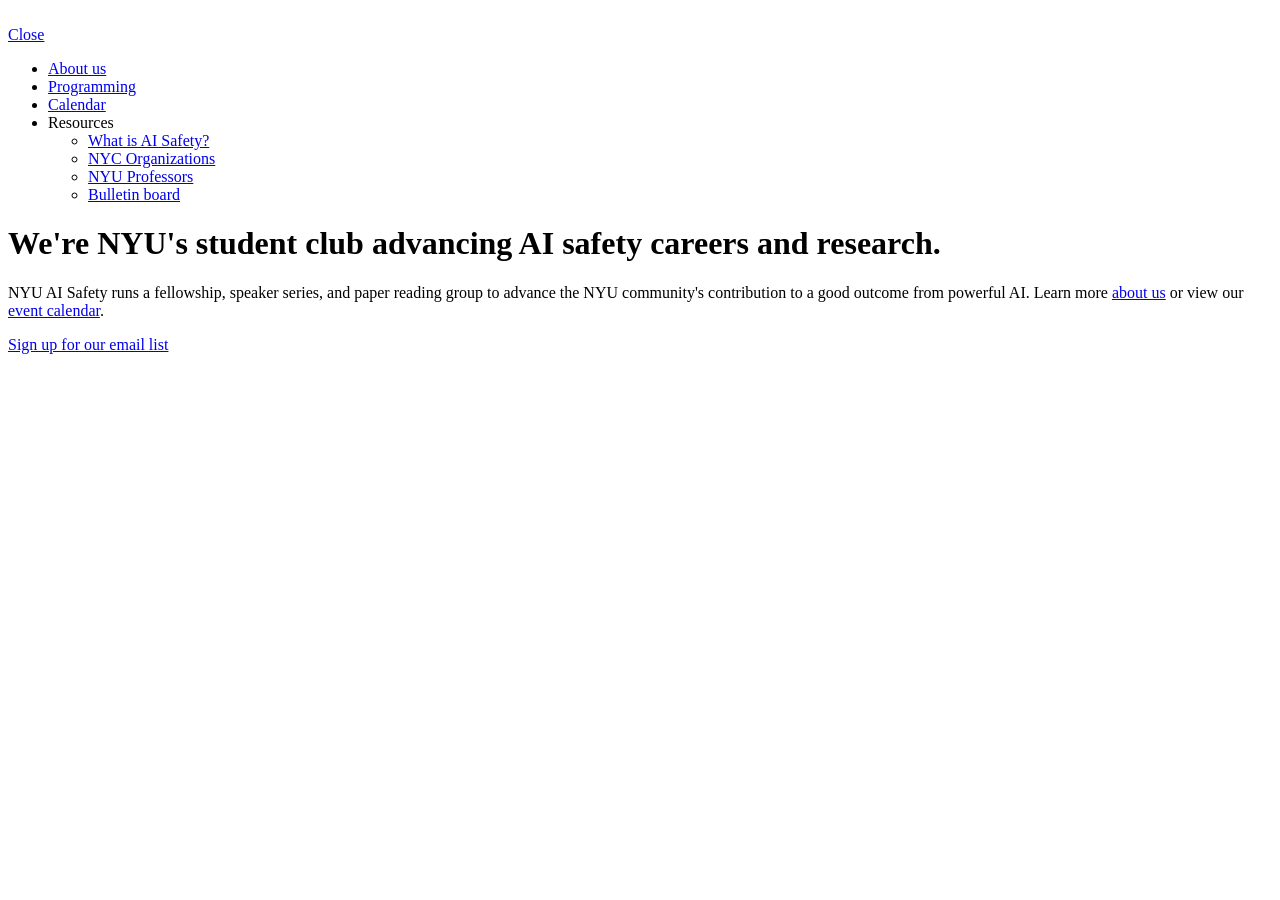
==== index.html @ 9cca4e12 "update email signup link to airtable" ====
<!doctype html>
<html lang="en">
  <head>
    <meta charset="utf-8" />
    <meta name="viewport" content="width=device-width, initial-scale=1" />
    <title>NYU AI Safety Association</title>
    <link rel="stylesheet" href="style.css" />
    <link rel="icon" href="assets/site-icon.svg" type="image/svg+xml" />
    <meta
      name="description"
      content="The NYU AI Safety Association is a student-led club that runs AI
      safety programming and supports students pursuing careers in the field."
    />
    <script src="bar-fade.js" defer></script>
  </head>
  <body>
    <header class="topbar">
      <a href="index.html">
        <img class="site-logo" src="assets/topbar-logo.svg" alt="" />
      </a>
      <a class="menu-open" href="#menu" aria-label="Open menu"></a>
      <a class="menu-close" href="#" aria-label="Close menu"></a>
    </header>

    <div class="layout">
      <nav id="menu">
        <a class="menu-close" href="#">Close</a>
        <ul>
          <li><a href="about.html">About us</a></li>
          <li><a href="programming.html">Programming</a></li>
          <li><a href="calendar.html">Calendar</a></li>
          <li>
            Resources
            <ul>
              <li><a href="what-is-ai-safety.html">What is AI Safety?</a></li>
              <li>
                <a href="related-orgs.html">NYC Organizations</a>
              </li>
              <li>
                <a href="related-profs.html">NYU Professors</a>
              </li>
              <li>
                <a href="bulletin.html">Bulletin board</a>
              </li>
            </ul>
          </li>
        </ul>
      </nav>

      <main>
        <h1>
          We're NYU's student club advancing AI safety careers and research.
        </h1>
        <p>
          NYU AI Safety runs a fellowship, speaker series, and paper reading
          group to advance the NYU community's contribution to a good outcome
          from powerful AI. Learn more <a href="about.html">about us</a> or view
          our <a href="calendar.html">event calendar</a>.
        </p>
        <div class="announcement-row">
          <p class="announcement-card">
            <a
              href="https://airtable.com/appwabH62gUU5lX3R/pagWhByk382lufnmL/form"
              target="_blank"
              rel="noopener"
              >Sign up for our email list</a
            >
          </p>
        </div>
      </main>
    </div>
  </body>
</html>
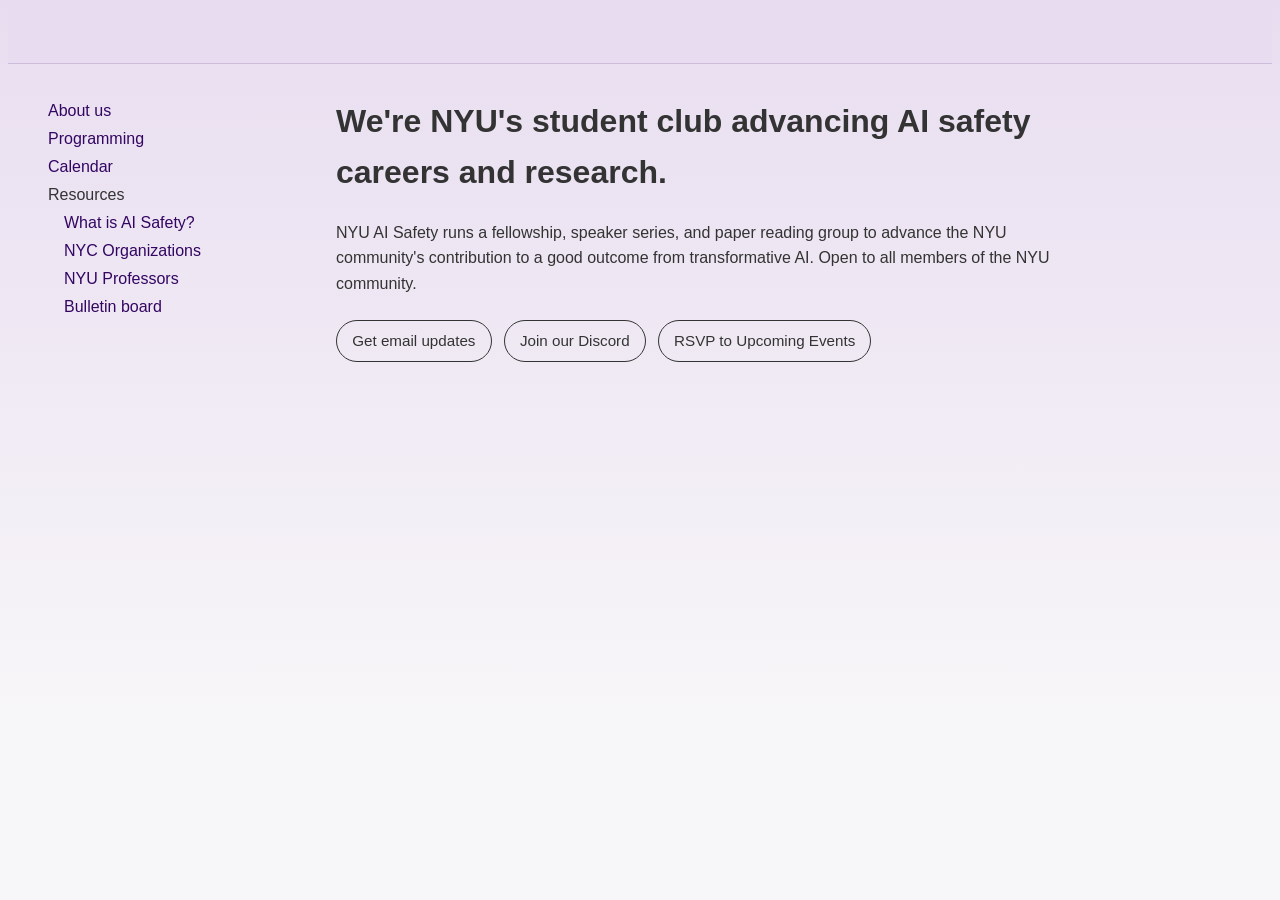
==== commit cfa289e8: "add discord, luma buttons to homepage" ====
--- a/index.html
+++ b/index.html
@@ -54,19 +54,29 @@
         <p>
           NYU AI Safety runs a fellowship, speaker series, and paper reading
           group to advance the NYU community's contribution to a good outcome
-          from powerful AI. Learn more <a href="about.html">about us</a> or view
-          our <a href="calendar.html">event calendar</a>.
+          from transformative AI. Open to all members of the NYU community.
         </p>
-        <div class="announcement-row">
-          <p class="announcement-card">
-            <a
-              href="https://airtable.com/appwabH62gUU5lX3R/pagWhByk382lufnmL/form"
-              target="_blank"
-              rel="noopener"
-              >Sign up for our email list</a
-            >
-          </p>
-        </div>
+        <a
+          class="pill-button"
+          href="https://airtable.com/appwabH62gUU5lX3R/pagWhByk382lufnmL/form"
+          target="_blank"
+          rel="noopener"
+          >Get email updates</a
+        >
+        <a
+          class="pill-button"
+          href="https://discord.gg/bugZDzTjgu"
+          target="_blank"
+          rel="noopener"
+          >Join our Discord</a
+        >
+        <a
+          class="pill-button"
+          href="https://luma.com/nyuaisafety"
+          target="_blank"
+          rel="noopener"
+          >RSVP to Upcoming Events</a
+        >
       </main>
     </div>
   </body>
--- a/style.css
+++ b/style.css
@@ -0,0 +1,341 @@
+/* ---- shared ---- */
+/* Montserrat is self-hosted: same origin as this stylesheet, so the browser
+   reuses the connection it already has instead of opening two more. One file
+   covers both weights — it's the variable font, so 100 900 is the axis it
+   carries, and the browser picks 400 or 700 off it. Latin subset only; the
+   one glyph the page uses outside that range (↩) falls back to the system
+   sans, exactly as it did on Google Fonts. */
+@font-face {
+  font-family: "Montserrat";
+  font-style: normal;
+  font-weight: 100 900;
+  font-display: swap;   /* show fallback text immediately, swap when the font lands */
+  src: url("assets/montserrat-var-latin.woff2") format("woff2");
+}
+
+:root {
+  --bar-height: 4rem;
+  --nyu-violet: #330662;
+  --bar-inset: 8px;       /* how far the bar's wire stays off the page's edges */
+  --gutter: 3em;          /* the page's left edge: the nav column and the logo both start here */
+  --tint-top: #e8ddf0;    /* violet tint at the top of the page, and the bar */
+  --off-white: #f7f6f8;   /* what the tint fades into, and the rest of the page */
+  --fade: 80vh;           /* how far below the bar the tint takes to reach off-white */
+  --rule: rgb(51 6 98 / 0.15);   /* every hairline on the site: --nyu-violet at 15%, just barely there */
+  --rule-scrolled: rgb(51 6 98 / 0.28);   /* the wire once the bar matches the page and is all that divides them */
+}
+
+body {
+  font-family: "Montserrat", sans-serif;
+  color: #333333;
+  line-height: 1.6;
+  margin: 0;
+}
+
+/* the tint fades over the first screenful rather than ending on a rule. On
+   <html> so it sizes against the canvas; the color under it covers the rest. */
+html {
+  background: var(--off-white)
+              linear-gradient(var(--tint-top), var(--off-white))
+              no-repeat top / 100% var(--fade);
+}
+
+/* ---- bar at top of screen ---- */
+/* one <header class="topbar"> block on every page — copy it verbatim into a new one */
+.topbar {
+  --scrolled: 0;            /* bar-fade.js: 0 at the top of the page, 1 where the fade ends */
+
+  position: sticky;         /* pinned at every width, over the menu overlay's z-index */
+  top: 0;
+  z-index: 20;
+  box-sizing: border-box;   /* the wire inside the 4rem, so the bar is exactly that tall */
+  height: var(--bar-height);
+  margin: 0 var(--bar-inset) var(--bar-inset);   /* no top inset: it would vanish on pinning, reading as a shorter bar */
+  display: flex;
+  align-items: center;
+  padding: 0 1.5em 0 calc(var(--gutter) - var(--bar-inset));   /* the gutter less the inset: the logo lands on the nav's edge */
+
+  /* the bar rides the page's fade, so the two always agree across the wire */
+  background: var(--tint-top);   /* and stays tinted if the script or color-mix is missing */
+  background-color: color-mix(in srgb, var(--off-white) calc(var(--scrolled) * 100%), var(--tint-top));
+  /* the same color carried above the bar: Firefox mobile pins it to the layout
+     viewport, which lags the visual one while the URL bar slides away, and the
+     page would otherwise show through the gap that opens at the top */
+  box-shadow: 0 -6rem 0 color-mix(in srgb, var(--off-white) calc(var(--scrolled) * 100%), var(--tint-top));
+  border-bottom: 1px solid var(--rule);
+  border-bottom-color: color-mix(in srgb, var(--rule-scrolled) calc(var(--scrolled) * 100%), var(--rule));
+}
+
+/* the bar centers it, so this is just how big it is */
+.topbar .site-logo {
+  height: 2.125rem;
+  width: auto;                 /* keep the artwork's proportions */
+  display: block;              /* no inline baseline gap under the image */
+}
+
+/* ---- the nav + content grid, below the bar ---- */
+/* named areas, so each breakpoint below just redraws this little map */
+.layout {
+  padding: 1.5em 1.5em 1.5em var(--gutter);
+  display: grid;
+  grid-template-columns: 15em minmax(0, 46em);   /* nav sits at the left; 46em caps the article's line length */
+  grid-template-areas:
+    "nav main"
+    "nav notes";                                 /* the notes always sit under the article, at every width */
+  gap: 2em;
+  counter-reset: noteref endnote;   /* the endnotes are outside <main>, so the counters have to reset here */
+}
+nav { grid-area: nav; }
+main { grid-area: main; }
+.endnotes { grid-area: notes; }
+
+/* the rule under the nav's label: the site's hairline instead of the browser's
+   2px inset default, and tucked up under the label rather than 0.5em below it */
+nav hr {
+  margin: 0.1em 0 0.5em;
+  border: 0;
+  border-top: 1px solid var(--rule);
+}
+
+nav ul { list-style: none; margin: 0; padding: 0; }
+nav li { margin: 0.15em 0; }
+nav ul ul { padding-left: 1em; }
+
+nav a, nav a:visited { color: var(--nyu-violet); }
+nav a { text-decoration: none; }
+nav a:hover { text-decoration: underline; }
+nav [aria-current="page"] { font-weight: bold; }
+main h1 {
+  margin-top: 0;                            /* line the heading up with the nav */
+  color: #333333;
+}
+
+/* the mobile-only trigger and close link, hidden on desktop */
+.menu-open, .menu-close { display: none; }
+
+/* ---- desktop: sidebar ---- */
+/* 60em, not less: the sidebar + gaps cost a fixed 360px, so only here does the
+   article get near its 46em cap. The mobile layout is wider at every viewport,
+   so switching later only helps the measure. */
+@media (min-width: 60em) {
+  /* column-gap only: the 2em row gap above still spaces the notes off the article */
+  .layout { column-gap: 3em; }
+
+  nav {
+    align-self: start;                     /* content height, so the line is exactly as tall as the nav list */
+  }
+}
+
+/* ---- mobile: full-screen menu via :target ---- */
+/* 59.99em, not 60em: max-width and min-width are both inclusive, so a shared
+   60em boundary would make this block and the desktop one apply at once. */
+@media (max-width: 59.99em) {
+  :root { --gutter: 1em; }   /* the layout and the bar narrow together */
+
+  .layout {
+    grid-template-columns: 1fr;
+    /* no nav row: the nav is hidden or a fixed overlay, so it never occupies one */
+    grid-template-areas: "main" "notes";
+    gap: 1em;
+    padding: var(--gutter);
+  }
+
+  nav { display: none; }
+
+  /* the bar's X is the overlay's header — drop the label and rule, list starts at the top */
+  .menu-label, nav hr { display: none; }
+
+  /* ---- the hamburger / X, at the right end of the bar ---- */
+  /* Two anchors, not one: :target keys off the href, which CSS can't rewrite.
+     :has() picks which of them is showing. */
+  .menu-open, .topbar .menu-close {
+    position: relative;            /* containing block for the two bars below */
+    width: 2.75rem;                /* 44px tap target; the icon inside is smaller */
+    height: 2.75rem;
+    margin-left: auto;             /* right end of the bar */
+  }
+  /* the middle bar; the outer two are the pseudo-elements */
+  .menu-open {
+    display: block;
+    background: linear-gradient(var(--nyu-violet), var(--nyu-violet)) center / 1.375rem 2px no-repeat;
+  }
+
+  body:has(nav:target) .menu-open { display: none; }
+  body:has(nav:target) .topbar .menu-close { display: block; }
+
+  .menu-open::before, .menu-open::after,
+  .topbar .menu-close::before, .topbar .menu-close::after {
+    content: "";
+    position: absolute;
+    top: 50%; left: 50%;
+    width: 1.375rem; height: 2px;
+    margin: -1px 0 0 -0.6875rem;   /* half its own size, to center */
+    background: var(--nyu-violet);
+  }
+  .menu-open::before          { transform: translateY(-0.4rem); }
+  .menu-open::after           { transform: translateY(0.4rem); }
+  .topbar .menu-close::before { transform: rotate(45deg); }
+  .topbar .menu-close::after  { transform: rotate(-45deg); }
+
+  /* no :has() — the rules above are dropped whole, so the bar keeps showing the
+     hamburger and the overlay needs its own way out */
+  @supports not selector(:has(*)) {
+    nav:target .menu-close {
+      display: block;
+      margin-bottom: 1em;
+      padding-bottom: 0.5em;
+      border-bottom: 1px solid var(--rule);
+    }
+  }
+
+  nav:target {
+    display: block;
+    position: fixed;
+    inset: var(--bar-height) 0 0 0;   /* the pinned bar's bottom edge; at rest the bar covers the overlap */
+    /* the overlay is its own surface over the page, so it has to repeat the
+       fade — starting at its own top edge, which is where the page's begins */
+    background-color: var(--off-white);
+    background-image: linear-gradient(var(--tint-top), var(--off-white));
+    background-repeat: no-repeat;
+    background-size: 100% var(--fade);
+    padding: 1em;
+    overflow-y: auto;      /* long trees must stay reachable */
+    z-index: 10;
+  }
+
+  nav li { margin: 0.5em 0; }   /* larger tap targets */
+}
+
+/* ---- announcement banner ---- */
+/* NYU accent yellow #f4ec51 */
+.announcement-banner,
+.announcement-card {
+  padding: 0.75em 1em;
+  background: #f4ec5132;
+  border: 1px solid #cfc23c80;
+  border-radius: 10px;
+  font-size: 0.95em;
+  color: #4a4400; /* font color */
+}
+/* pointing hand is decoration. assets/manicule.svg is Apple Symbols' own U+261E
+   outline, extracted with fonttools, so it can't be swapped for a fallback font:
+   iOS has no Apple Symbols and was substituting color emoji, which sits higher. */
+.announcement-banner::before,
+.announcement-card::before {
+  content: "";
+  display: inline-block;
+  width: 1.53em;
+  height: 0.78em;   /* the glyph's bbox, 1563x795 units, as a fraction of its em */
+  margin-right: 0.24em;
+  vertical-align: -0.1em;
+  background: url("assets/manicule.svg") no-repeat center / contain;
+}
+.announcement-banner a,
+.announcement-card a { color: inherit; }
+
+.announcement-banner { margin: 0 0 1.5em; }
+
+/* a row of cards instead of one full-width strip: the row carries the spacing */
+.announcement-row {
+  display: flex;
+  flex-wrap: wrap;
+  gap: 1em;
+  margin: 0 0 1.5em;
+}
+/* equal basis + equal grow = equal halves; they wrap to full width below ~33em */
+.announcement-card {
+  flex: 1 1 16em;
+  margin: 0;
+}
+
+/* ---- pill button ---- */
+/* a radius past half the height makes each end a semicircle at any size */
+.pill-button {
+  display: inline-flex;
+  align-items: center;
+  align-self: center;
+  padding: 0.5em 1em;
+  margin: 0.5em 0.5em 0.5em 0;
+  border: 1px solid #333333;
+  border-radius: 999px;
+  background: transparent;
+  color: #333333;
+  font-size: 0.95em;
+  font-weight: 400;
+  text-decoration: none;
+  white-space: nowrap;
+  transition: background-color 0.2s, color 0.2s;
+}
+.pill-button:hover,
+.pill-button:focus-visible {
+  background: #333333;
+  color: #fff;
+}
+
+/* ---- endnotes ---- */
+/* Both numerals are generated, so document order is the only source of truth:
+   the refs count up through the prose, the notes count down the list, and the
+   two can't drift apart the way hand-typed numbers do. The counters are reset
+   on .layout, up with the grid, since .endnotes sits outside <main>. */
+/* the ref is one <a>: no <sup>, since role="doc-noteref" carries that meaning,
+   and no wrapper — the id lives on the anchor, which is all the backlink needs */
+.noteref {
+  counter-increment: noteref;
+  vertical-align: super;
+  font-size: 0.75em;
+}
+/* the link's only content, so the brackets and numeral are all click target.
+   The brackets are what let two notes on one word read as "[4][5]" rather than
+   "45" — no separator between them, so the refs need nothing wrapped around them */
+.noteref::after { content: "[" counter(noteref) "]"; }
+
+/* stacked under the article: the hairline runs across the top, and the grid's
+   own 2em row gap does the spacing */
+.endnotes {
+  padding-top: 1em;
+  border-top: 1px solid var(--rule);
+}
+.endnotes ol { list-style: none; padding-left: 0; }   /* the counter numbers these, not the list marker */
+.endnotes li { counter-increment: endnote; margin-bottom: 0.5em; }
+.endnotes li::before { content: counter(endnote) ". "; }
+
+/* mark whichever end of the jump you were sent to — the note going down, the
+   numeral coming back up — so the eye lands on it without hunting the paragraph.
+   Only one :target exists at a time, so the old highlight clears itself. */
+/* NYU brand yellow accent color (#f4ec51) with 40% opacity equivalent */
+.endnotes li:target,
+.noteref:target { background: #f4ec5166; }
+
+/* under 60em the topbar is sticky, so an un-offset jump parks the target under it.
+   main h2 is here for links to a section's own id, e.g. resources.html#profs. */
+.noteref, .endnotes li, main h2 { scroll-margin-top: calc(var(--bar-height) + 1em); }
+
+/* ---- embedded google calendar ---- */
+.calendar-embed {
+  display: block;
+  width: 100%;
+  height: 600px;
+  border: 0;
+}
+
+/* ---- sponsor logos ---- */
+/* Each logo's flex-grow is its aspect ratio, so the widths land in proportion
+   and the three wordmarks all come out the same height at any column width. */
+.support-logos {
+  display: flex;
+  align-items: center;
+  gap: 1.5rem;
+}
+.support-logos a { min-width: 0; }
+.support-logos img { display: block; width: 100%; height: auto; }
+.logo-kairos { flex: 5.11 1 0; }
+.logo-bluedot { flex: 7.54 1 0; }
+.logo-gsas { flex: 6.93 1 0; }
+
+@media (max-width: 59.99em) {
+  .support-logos { flex-direction: column; align-items: flex-start; }
+  /* stacked, so each one sits at its own natural size instead of a shared row height */
+  .support-logos a { flex: 0 0 auto; }
+  /* under the ~2.2rem the desktop row works out to at its 46em cap */
+  .support-logos img { width: auto; height: 2rem; }
+}
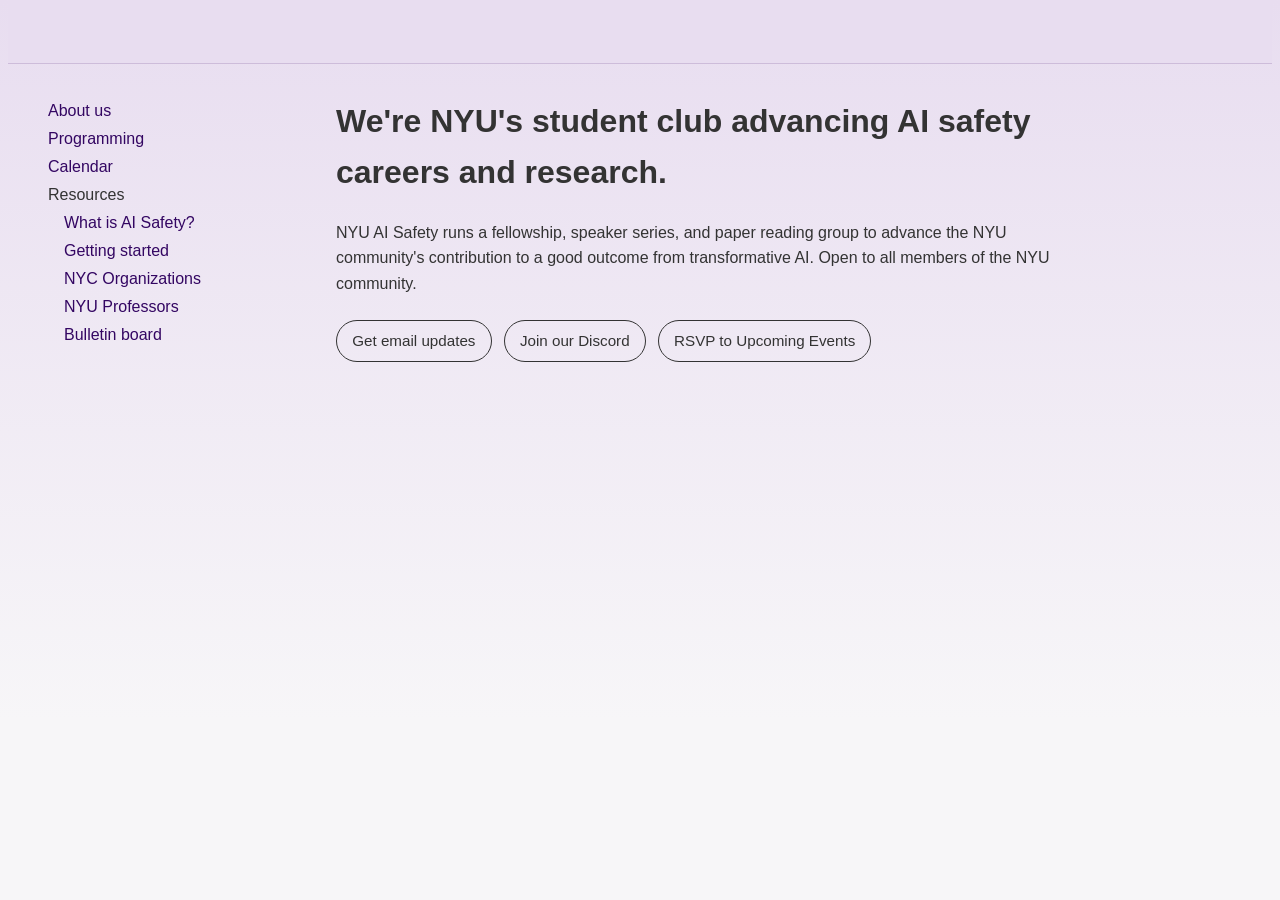
==== commit 328f93cd: "create getting-started page" ====
--- a/index.html
+++ b/index.html
@@ -33,6 +33,9 @@
             Resources
             <ul>
               <li><a href="what-is-ai-safety.html">What is AI Safety?</a></li>
+              <li>
+                <a href="getting-started.html">Getting started</a>
+              </li>
               <li>
                 <a href="related-orgs.html">NYC Organizations</a>
               </li>
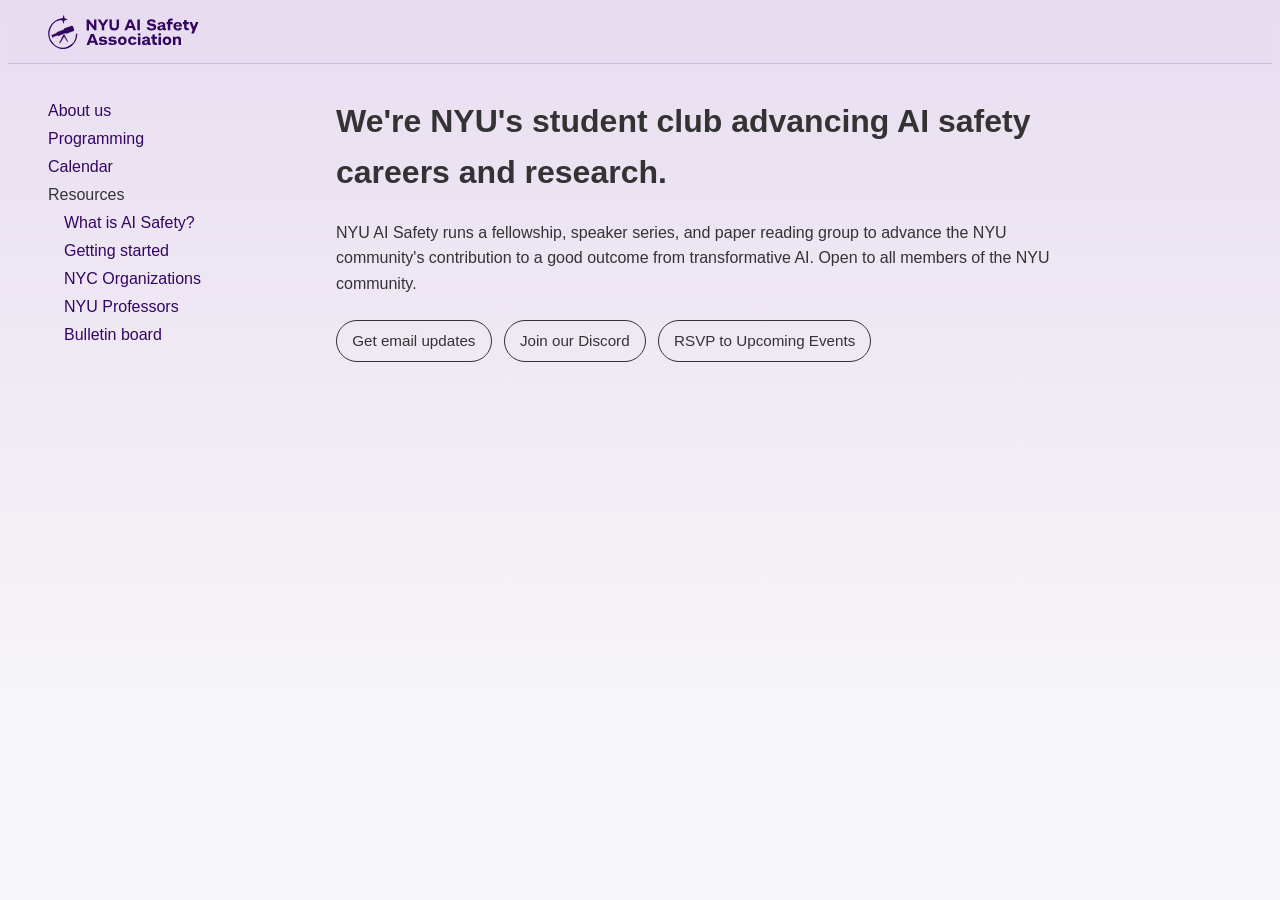
==== commit c6a5960a: "inline topbar logo svg to stop flicker on page load Co-Authored-By: Claude Opus 5.5 <noreply@anthrop" ====
--- a/index.html
+++ b/index.html
@@ -15,8 +15,20 @@
   </head>
   <body>
     <header class="topbar">
-      <a href="index.html">
-        <img class="site-logo" src="assets/topbar-logo.svg" alt="" />
+      <a href="/">
+        <svg class="site-logo" viewBox="0 0 461.17099 104.32868" width="461" height="104" fill="#330662" aria-hidden="true">
+          <path d="m 233.69899,47.055132 h 8.208 l 2.64,-7.056 h 14.304 l 2.592,7.056 h 8.208 l -13.248,-33.6 h -9.456 z m 13.056,-13.008 4.992,-13.488 4.944,13.488 z m 26.78398,13.008 h 7.728 v -33.6 h -7.728 z m 43.44001,0.528 c 9.168,0 14.304,-3.84 14.304,-11.04 0,-6.048 -3.504,-8.688 -10.032,-9.648 l -6.144,-0.912 c -2.64,-0.384 -4.128,-1.296 -4.128,-3.504 0,-2.496 2.016,-3.648 5.568,-3.648 3.744,0 5.568,1.44 6,4.512 l 7.536,-1.344 c -0.672,-5.328 -5.568,-9.024 -13.44,-9.024 -8.4,0 -13.2,3.6 -13.2,10.368 0,5.52 3.312,8.352 9.744,9.264 l 5.712,0.816 c 3.168,0.48 4.896,1.344 4.896,3.936 0,2.928 -2.4,4.416 -6.576,4.416 -4.56,0 -7.152,-1.68 -7.536,-4.992 l -7.68,1.584 c 0.72,5.376 6,9.216 14.976,9.216 z m 26.11199,-0.288 c 3.792,0 7.056,-1.392 8.592,-4.032 0.288,2.544 1.68,3.792 5.328,3.792 h 4.32 v -6.096 h -0.912 c -1.152,0 -1.536,-0.48 -1.536,-2.064 v -9.072 c 0,-5.664 -4.032,-8.448 -11.136,-8.448 -8.016,0 -11.664,3.504 -12.48,7.008 l 7.104,1.68 c 0.528,-2.4 2.064,-3.888 4.992,-3.888 2.736,0 4.176,1.056 4.176,2.832 v 0.096 c 0,1.488 -0.912,1.824 -3.264,2.352 l -5.904,1.248 c -5.232,1.008 -7.584,3.456 -7.584,7.44 0,4.608 3.024,7.152 8.304,7.152 z m 2.544,-4.8 c -2.064,0 -3.216,-0.96 -3.216,-2.784 0,-1.824 1.152,-2.592 3.216,-3.168 l 2.928,-0.768 c 1.488,-0.432 2.304,-0.72 3.024,-1.104 v 1.392 c 0,4.08 -2.64,6.432 -5.952,6.432 z m 21.36006,-21.888 v 1.248 h -3.888 v 6.288 h 3.888 v 18.912 h 7.584 v -18.912 h 7.392 v -6.288 h -7.392 v -1.104 c 0,-2.688 1.296,-3.888 3.984,-3.888 h 3.408 v -6.096 h -4.32 c -7.008,0 -10.656,3.408 -10.656,9.84 z m 30.52792,26.928 c 7.584,0 11.856,-3.504 13.104,-7.152 l -7.488,-1.968 c -0.96,2.448 -2.832,3.504 -5.568,3.504 -3.984,0 -5.616,-2.352 -5.904,-6.336 h 18.96 v -1.056 c 0,-8.496 -5.088,-13.2 -12.96,-13.2 -8.544,0 -13.584,5.328 -13.584,13.152 0,7.728 4.752,13.056 13.44,13.056 z m -5.712,-15.84 c 0.624,-3.744 2.736,-5.28 5.664,-5.28 3.12,0 5.232,1.68 5.664,5.28 z m 35.136,15.36 h 4.272 v -6.672 h -2.352 c -3.168,0 -4.224,-1.056 -4.224,-4.416 v -7.824 h 6.576 v -6.288 h -6.576 v -6.816 h -7.584 v 6.816 h -3.888 v 6.288 h 3.888 v 8.88 c 0,6.72 2.976,10.032 9.888,10.032 z m 15.45604,1.488 -3.408,8.112 h 8.016 l 14.16,-34.8 h -7.824 l -6.096,15.264 -6.144,-15.264 h -7.824 l 9.168,22.416 c 0.672,1.632 0.72,2.448 -0.048,4.272 z" />
+          <path d="m 117.48668,91.851967 h 8.208 l 2.64,-7.056 h 14.304 l 2.592,7.056 h 8.208 l -13.248,-33.6 h -9.456 z m 13.056,-13.008 4.992,-13.488 4.944,13.488 z m 37.10403,13.488 c 9.504,0 13.632,-3.216 13.632,-8.448 0,-4.608 -3.12,-7.2 -8.928,-7.632 l -5.52,-0.432 c -2.16,-0.24 -3.12,-0.864 -3.12,-2.304 0,-1.68 1.536,-2.592 4.32,-2.592 2.688,0 4.128,1.008 4.416,2.736 l 7.92,-1.2 c -0.528,-3.744 -4.56,-6.288 -12.048,-6.288 -8.4,0 -12.432,3.072 -12.432,8.016 0,4.656 3.312,7.152 9.216,7.584 l 4.992,0.384 c 2.112,0.192 3.12,0.768 3.12,2.4 0,1.92 -1.776,3.024 -4.944,3.024 -3.264,0 -5.04,-1.2 -5.424,-3.216 l -8.256,1.488 c 0.576,3.84 4.272,6.48 13.056,6.48 z m 29.18399,0 c 9.504,0 13.632,-3.216 13.632,-8.448 0,-4.608 -3.12,-7.2 -8.928,-7.632 l -5.52,-0.432 c -2.16,-0.24 -3.12,-0.864 -3.12,-2.304 0,-1.68 1.536,-2.592 4.32,-2.592 2.688,0 4.128,1.008 4.416,2.736 l 7.92,-1.2 c -0.528,-3.744 -4.56,-6.288 -12.048,-6.288 -8.4,0 -12.432,3.072 -12.432,8.016 0,4.656 3.312,7.152 9.216,7.584 l 4.992,0.384 c 2.112,0.192 3.12,0.768 3.12,2.4 0,1.92 -1.776,3.024 -4.944,3.024 -3.264,0 -5.04,-1.2 -5.424,-3.216 l -8.256,1.488 c 0.576,3.84 4.272,6.48 13.056,6.48 z m 30.52798,0 c 8.544,0 13.44,-5.04 13.44,-13.104 0,-8.064 -4.896,-13.104 -13.44,-13.104 -8.496,0 -13.392,5.04 -13.392,13.104 0,8.064 4.896,13.104 13.392,13.104 z m 0,-5.616 c -3.888,0 -5.76,-2.832 -5.76,-7.488 0,-4.656 1.872,-7.44 5.76,-7.44 3.936,0 5.808,2.784 5.808,7.44 0,4.656 -1.872,7.488 -5.808,7.488 z m 31.24801,5.616 c 7.056,0 11.424,-3.744 12.624,-7.824 l -7.2,-1.968 c -0.96,2.544 -2.784,3.84 -5.424,3.84 -3.744,0 -5.856,-2.496 -5.856,-7.152 0,-4.8 2.208,-7.152 5.568,-7.152 2.784,0 4.464,1.344 5.136,4.176 l 7.392,-1.728 c -0.72,-4.56 -5.28,-8.4 -12.288,-8.4 -8.448,0 -13.44,5.28 -13.44,13.152 0,7.776 4.8,13.056 13.488,13.056 z m 16.75205,-0.48 h 7.584 v -25.2 h -7.584 z m 3.792,-28.464 c 2.688,0 4.224,-1.296 4.224,-3.552 0,-2.256 -1.536,-3.6 -4.224,-3.6 -2.688,0 -4.224,1.344 -4.224,3.6 0,2.256 1.536,3.552 4.224,3.552 z m 16.79997,28.704 c 3.792,0 7.056,-1.392 8.592,-4.032 0.288,2.544 1.68,3.792 5.328,3.792 h 4.32 v -6.096 h -0.912 c -1.152,0 -1.536,-0.48 -1.536,-2.064 v -9.072 c 0,-5.664 -4.032,-8.448 -11.136,-8.448 -8.016,0 -11.664,3.504 -12.48,7.008 l 7.104,1.68 c 0.528,-2.4 2.064,-3.888 4.992,-3.888 2.736,0 4.176,1.056 4.176,2.832 v 0.096 c 0,1.488 -0.912,1.824 -3.264,2.352 l -5.904,1.248 c -5.232,1.008 -7.584,3.456 -7.584,7.44 0,4.608 3.024,7.152 8.304,7.152 z m 2.544,-4.8 c -2.064,0 -3.216,-0.96 -3.216,-2.784 0,-1.824 1.152,-2.592 3.216,-3.168 l 2.928,-0.768 c 1.488,-0.432 2.304,-0.72 3.024,-1.104 v 1.392 c 0,4.08 -2.64,6.432 -5.952,6.432 z m 31.05603,4.56 h 4.272 v -6.672 h -2.352 c -3.168,0 -4.224,-1.056 -4.224,-4.416 v -7.824 h 6.576 v -6.288 h -6.576 v -6.816 h -7.584 v 6.816 h -3.888 v 6.288 h 3.888 v 8.88 c 0,6.72 2.976,10.032 9.888,10.032 z m 8.88005,0 h 7.584 v -25.2 h -7.584 z m 3.792,-28.464 c 2.688,0 4.224,-1.296 4.224,-3.552 0,-2.256 -1.536,-3.6 -4.224,-3.6 -2.688,0 -4.224,1.344 -4.224,3.6 0,2.256 1.536,3.552 4.224,3.552 z m 22.17596,28.944 c 8.544,0 13.44,-5.04 13.44,-13.104 0,-8.064 -4.896,-13.104 -13.44,-13.104 -8.496,0 -13.392,5.04 -13.392,13.104 0,8.064 4.896,13.104 13.392,13.104 z m 0,-5.616 c -3.888,0 -5.76,-2.832 -5.76,-7.488 0,-4.656 1.872,-7.44 5.76,-7.44 3.936,0 5.808,2.784 5.808,7.44 0,4.656 -1.872,7.488 -5.808,7.488 z m 35.52001,-9.984 v 15.12 h 7.584 v -15.6 c 0,-6.624 -3.168,-10.08 -9.168,-10.08 -3.36,0 -6.096,1.056 -7.92,3.6 v -3.12 h -7.584 v 25.2 h 7.584 v -14.544 c 0,-3.456 1.872,-5.424 4.896,-5.424 3.168,0 4.608,1.728 4.608,4.848 z" />
+          <g transform="matrix(1.9739566,0,0,1.9739566,-640.04014,-272.68042)">
+            <path d="M 419.46,154.73 V 145 h 3.76 v 9.64 c 0,2.77 1.39,4.21 3.68,4.21 2.29,0 3.68,-1.39 3.68,-4.09 V 145 h 3.75 v 9.62 c 0,5.16 -2.9,7.69 -7.47,7.69 -4.57,0 -7.4,-2.56 -7.4,-7.58 z" />
+            <path d="M 407.56,155.32 401.01,145 h 4.38 l 4.07,6.84 4.14,-6.84 h 4.26 l -6.55,10.24 v 6.79 h -3.75 z" />
+            <path d="m 384,145 h 3.46 l 8,10.49 V 145 h 3.7 v 17 h -3.21 l -8.25,-10.8 v 10.84 H 384 Z" />
+          </g>
+          <path stroke="#330662" stroke-width="0.765502" d="m 73.405654,33.281091 c 0,0 6.549767,5.755117 5.500129,14.998183 l -23.931859,9.286648 c 0,0 -1.141035,-0.753021 -1.799365,-2.393744 l -22.251568,8.955586 c 0,0 -0.855826,-0.820353 -1.645818,-2.187618 l -14.483265,5.26396 c 0,0 0.460824,0.820361 -0.131675,2.255989 0,0 -4.6741408,-2.734532 -3.554974,-9.639206 0,0 0.855827,0.205086 1.382495,1.230534 l 14.022429,-5.469055 c 0,0 -0.263334,-0.957095 0.263334,-2.93961 L 48.961249,44.37081 c 0,0 0.06584,-1.914171 0.329169,-2.734531 z" />
+          <path stroke="#330662" stroke-width="0.765502" d="m 48.60744,65.933493 9.520334,15.209599 c 0,0 2.746249,2.725051 1.34261,-1.20409 -1.403639,-3.92915 -9.703421,-19.392231 -9.703421,-19.392231 0,0 -1.159523,-1.204098 -2.746258,0.380233 -1.586718,1.584333 -12.44967,24.652213 -12.44967,24.652213 0,0 -0.854383,2.218067 1.15953,1.013968 2.013924,-1.20409 12.876875,-20.659692 12.876875,-20.659692 z" />
+          <path fill="none" stroke="#330662" stroke-width="4.2542" stroke-linejoin="round" transform="matrix(0.85361588,-0.52090299,0.4949277,0.86893416,0,0)" d="M 47.420168,94.768113 A 42.834152,44.335403 0 0 1 4.3587992,116.45496 42.834152,44.335403 0 0 1 -31.214278,83.271297 42.834152,44.335403 0 0 1 -14.835951,36.693685 42.834152,44.335403 0 0 1 33.02236,34.939904" />
+          <path transform="matrix(-0.38624034,0.51350861,-0.48598577,-0.41286897,105.0823,19.486383)" d="M 63.336257,94.99811 C 62.158873,95.854389 51.649222,85.770373 50.211205,85.543318 48.773188,85.316263 35.66785,91.671596 34.811571,90.494212 33.955292,89.316829 44.039308,78.807177 44.266363,77.36916 44.493418,75.931143 38.138085,62.825805 39.315469,61.969526 c 1.177383,-0.856279 11.687035,9.227737 13.125052,9.454792 1.438017,0.227056 14.543355,-6.128278 15.399634,-4.950894 0.856279,1.177384 -9.227737,11.687035 -9.454792,13.125052 -0.227056,1.438017 6.128278,14.543355 4.950894,15.399634 z" />
+        </svg>
       </a>
       <a class="menu-open" href="#menu" aria-label="Open menu"></a>
       <a class="menu-close" href="#" aria-label="Close menu"></a>
@@ -26,24 +38,24 @@
       <nav id="menu">
         <a class="menu-close" href="#">Close</a>
         <ul>
-          <li><a href="about.html">About us</a></li>
-          <li><a href="programming.html">Programming</a></li>
-          <li><a href="calendar.html">Calendar</a></li>
+          <li><a href="/about">About us</a></li>
+          <li><a href="/programming">Programming</a></li>
+          <li><a href="/calendar">Calendar</a></li>
           <li>
             Resources
             <ul>
-              <li><a href="what-is-ai-safety.html">What is AI Safety?</a></li>
+              <li><a href="/what-is-ai-safety">What is AI Safety?</a></li>
               <li>
-                <a href="getting-started.html">Getting started</a>
+                <a href="/getting-started">Getting started</a>
               </li>
               <li>
-                <a href="related-orgs.html">NYC Organizations</a>
+                <a href="/related-orgs">NYC Organizations</a>
               </li>
               <li>
-                <a href="related-profs.html">NYU Professors</a>
+                <a href="/related-profs">NYU Professors</a>
               </li>
               <li>
-                <a href="bulletin.html">Bulletin board</a>
+                <a href="/bulletin">Bulletin board</a>
               </li>
             </ul>
           </li>
